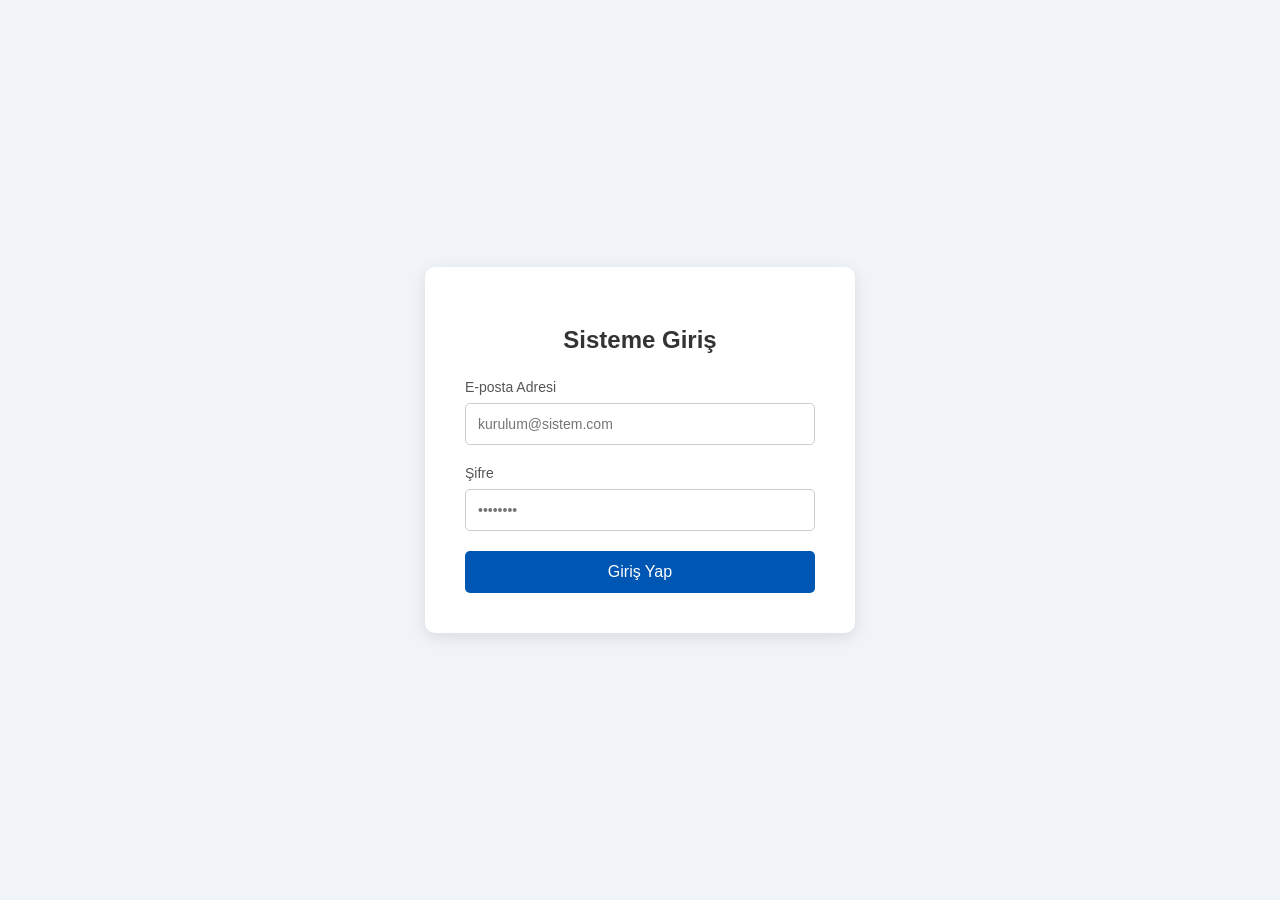
==== index.html @ 28cb63bf "Proje Başlangıcı" ====
<!DOCTYPE html>
<html lang="tr">
<head>
    <meta charset="UTF-8">
    <meta name="viewport" content="width=device-width, initial-scale=1.0">
    <title>BI Platform - Giriş Yap</title>
    <style>
        body {
            font-family: Arial, sans-serif;
            background-color: #f0f4f8;
            display: flex;
            justify-content: center;
            align-items: center;
            height: 100vh;
            margin: 0;
        }
        .login-box {
            background-color: #ffffff;
            padding: 40px;
            border-radius: 10px;
            box-shadow: 0 4px 15px rgba(0, 0, 0, 0.1);
            width: 100%;
            max-width: 350px;
            text-align: center;
        }
        .login-box h2 {
            margin-bottom: 25px;
            color: #333333;
        }
        .input-group {
            margin-bottom: 20px;
            text-align: left;
        }
        .input-group label {
            display: block;
            margin-bottom: 8px;
            color: #555555;
            font-size: 14px;
        }
        .input-group input {
            width: 100%;
            padding: 12px;
            border: 1px solid #cccccc;
            border-radius: 5px;
            box-sizing: border-box;
            font-size: 14px;
        }
        .login-btn {
            width: 100%;
            padding: 12px;
            background-color: #0056b3;
            color: white;
            border: none;
            border-radius: 5px;
            font-size: 16px;
            cursor: pointer;
            transition: background-color 0.3s;
        }
        .login-btn:hover {
            background-color: #004494;
        }
    </style>
</head>
<body>

    <div class="login-box">
        <h2>Sisteme Giriş</h2>
        <div class="input-group">
            <label for="email">E-posta Adresi</label>
            <input type="email" id="email" placeholder="kurulum@sistem.com" required>
        </div>
        <div class="input-group">
            <label for="password">Şifre</label>
            <input type="password" id="password" placeholder="••••••••" required>
        </div>
        <button class="login-btn" onclick="alert('Harika görünüyor! Motoru bağlayınca burası çalışacak.')">Giriş Yap</button>
    </div>

</body>
</html>
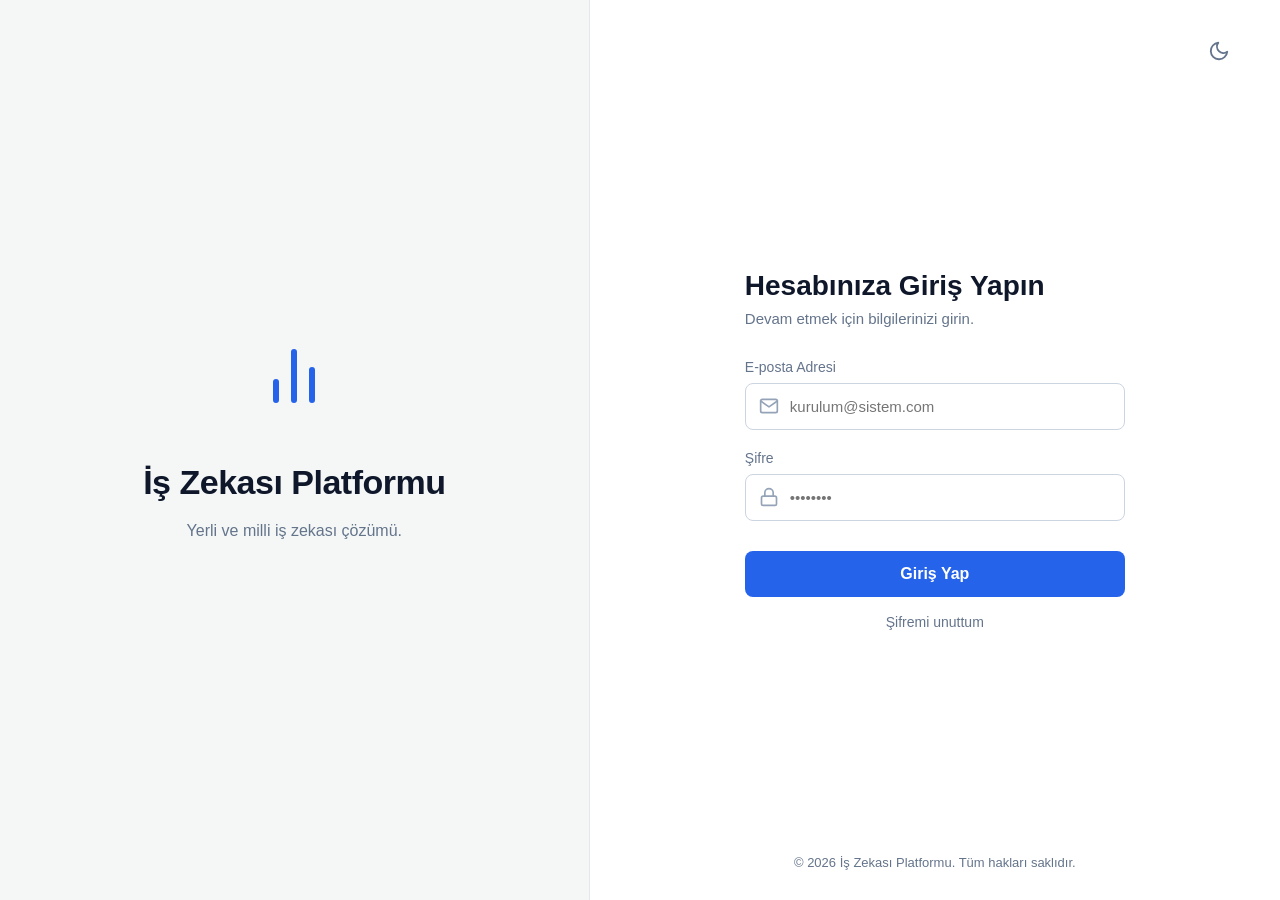
==== commit 98cc8991: "python giriş motoru oluşturuldu" ====
--- a/index.html
+++ b/index.html
@@ -3,78 +3,113 @@
 <head>
     <meta charset="UTF-8">
     <meta name="viewport" content="width=device-width, initial-scale=1.0">
-    <title>BI Platform - Giriş Yap</title>
-    <style>
-        body {
-            font-family: Arial, sans-serif;
-            background-color: #f0f4f8;
-            display: flex;
-            justify-content: center;
-            align-items: center;
-            height: 100vh;
-            margin: 0;
-        }
-        .login-box {
-            background-color: #ffffff;
-            padding: 40px;
-            border-radius: 10px;
-            box-shadow: 0 4px 15px rgba(0, 0, 0, 0.1);
-            width: 100%;
-            max-width: 350px;
-            text-align: center;
-        }
-        .login-box h2 {
-            margin-bottom: 25px;
-            color: #333333;
-        }
-        .input-group {
-            margin-bottom: 20px;
-            text-align: left;
-        }
-        .input-group label {
-            display: block;
-            margin-bottom: 8px;
-            color: #555555;
-            font-size: 14px;
-        }
-        .input-group input {
-            width: 100%;
-            padding: 12px;
-            border: 1px solid #cccccc;
-            border-radius: 5px;
-            box-sizing: border-box;
-            font-size: 14px;
-        }
-        .login-btn {
-            width: 100%;
-            padding: 12px;
-            background-color: #0056b3;
-            color: white;
-            border: none;
-            border-radius: 5px;
-            font-size: 16px;
-            cursor: pointer;
-            transition: background-color 0.3s;
-        }
-        .login-btn:hover {
-            background-color: #004494;
-        }
-    </style>
+    <title>İş Zekası Platformu</title>
+    
+    <link rel="icon" href="data:image/svg+xml,<svg xmlns='http://www.w3.org/2000/svg' viewBox='0 0 24 24' fill='%232563eb'><path d='M3 3h2v18H3V3zm6 8h2v10H9V11zm6-5h2v15h-2V6zm6 4h2v11h-2v-11z'/></svg>">
+    <link id="theme-style" rel="stylesheet" href="static/css/light.css">
 </head>
 <body>
 
-    <div class="login-box">
-        <h2>Sisteme Giriş</h2>
-        <div class="input-group">
-            <label for="email">E-posta Adresi</label>
-            <input type="email" id="email" placeholder="kurulum@sistem.com" required>
+    <div class="split-layout">
+        
+        <!-- Sol Taraf: Tam Ekran Kesintisiz Marka Alanı -->
+        <div class="brand-panel">
+            <div class="brand-content">
+                <svg class="brand-logo" viewBox="0 0 24 24" fill="none" stroke="currentColor" stroke-width="2" stroke-linecap="round" stroke-linejoin="round">
+                    <path d="M18 20V10M12 20V4M6 20v-6"/>
+                </svg>
+                <h1>İş Zekası Platformu</h1>
+                <p>Yerli ve milli iş zekası çözümü.</p>
+            </div>
         </div>
-        <div class="input-group">
-            <label for="password">Şifre</label>
-            <input type="password" id="password" placeholder="••••••••" required>
+
+        <!-- Sağ Taraf: Form ve Yüzen Kontroller -->
+        <div class="form-panel">
+            
+            <!-- Sağ Üstte Yüzen Tema Butonu -->
+            <div class="top-controls">
+                <button class="theme-toggle" onclick="toggleTheme()" title="Temayı Değiştir">
+                    <svg viewBox="0 0 24 24" fill="none" stroke="currentColor" stroke-width="2" stroke-linecap="round" stroke-linejoin="round"><path d="M21 12.79A9 9 0 1 1 11.21 3 7 7 0 0 0 21 12.79z"></path></svg>
+                </button>
+            </div>
+
+            <!-- Merkezdeki Giriş Formu -->
+            <div class="form-wrapper">
+                <h2>Hesabınıza Giriş Yapın</h2>
+                <p class="subtitle">Devam etmek için bilgilerinizi girin.</p>
+
+                <div class="input-group">
+                    <label for="email">E-posta Adresi</label>
+                    <div class="input-wrapper">
+                        <svg class="input-icon" viewBox="0 0 24 24" fill="none" stroke="currentColor" stroke-width="2" stroke-linecap="round" stroke-linejoin="round"><path d="M4 4h16c1.1 0 2 .9 2 2v12c0 1.1-.9 2-2 2H4c-1.1 0-2-.9-2-2V6c0-1.1.9-2 2-2z"></path><polyline points="22,6 12,13 2,6"></polyline></svg>
+                        <input type="email" id="email" placeholder="kurulum@sistem.com" required>
+                    </div>
+                </div>
+                
+                <div class="input-group">
+                    <label for="password">Şifre</label>
+                    <div class="input-wrapper">
+                        <svg class="input-icon" viewBox="0 0 24 24" fill="none" stroke="currentColor" stroke-width="2" stroke-linecap="round" stroke-linejoin="round"><rect x="3" y="11" width="18" height="11" rx="2" ry="2"></rect><path d="M7 11V7a5 5 0 0 1 10 0v4"></path></svg>
+                        <input type="password" id="password" placeholder="••••••••" required>
+                    </div>
+                </div>
+                
+                <button class="login-btn" onclick="alert('Motor bağlantısı bekleniyor...')">Giriş Yap</button>
+
+                <div class="forgot-password">
+                    <a href="sayfalar/sifremi_unuttum.html" class="forgot-password-link">Şifremi unuttum</a>
+                </div>
+            </div>
+
+            <!-- Sağ Altta Yüzen Alt Bilgi (Footer) -->
+            <div class="panel-footer">
+                &copy; 2026 İş Zekası Platformu. Tüm hakları saklıdır.
+            </div>
+
         </div>
-        <button class="login-btn" onclick="alert('Harika görünüyor! Motoru bağlayınca burası çalışacak.')">Giriş Yap</button>
     </div>
+
+    <script>
+        const themeStyle = document.getElementById('theme-style');
+        
+        // Akıllı Tema Seçimi
+        const savedTheme = localStorage.getItem('user-theme');
+        const systemPrefersDark = window.matchMedia('(prefers-color-scheme: dark)').matches;
+        
+        let currentTheme = 'light';
+        if (savedTheme === 'dark' || (!savedTheme && systemPrefersDark)) {
+            currentTheme = 'dark';
+        }
+
+        function applyTheme(theme) {
+            themeStyle.setAttribute('href', `static/css/${theme}.css`);
+        }
+        
+        applyTheme(currentTheme);
+
+        function toggleTheme() {
+            const isDark = themeStyle.getAttribute('href').includes('dark.css');
+            const newTheme = isDark ? 'light' : 'dark';
+            
+            applyTheme(newTheme);
+            localStorage.setItem('user-theme', newTheme);
+        }
+
+        async function sayfaYukle(sayfaAdi) {
+            try {
+                // Arka plandan FastAPI'ye istek atıp sayfanın kodunu alıyoruz
+                const response = await fetch('/bilesen/' + sayfaAdi);
+                const html = await response.text();
+                
+                // Adres çubuğunu hiç değiştirmeden ekrandaki her şeyi yeni kodla değiştiriyoruz
+                document.open();
+                document.write(html);
+                document.close();
+            } catch (error) {
+                console.error("Sayfa yüklenirken hata oluştu:", error);
+            }
+        }
+    </script>
 
 </body>
 </html>
--- a/static/css/light.css
+++ b/static/css/light.css
@@ -0,0 +1,227 @@
+/* static/css/light.css */
+:root {
+    --arkaplan-sol: #f4f7f6;
+    --arkaplan-sag: #ffffff;
+    --yazi-renk: #0f172a;
+    --yazi-ikincil: #64748b;
+    --input-arkaplan: #ffffff;
+    --input-kenarlik: #cbd5e1;
+    --buton-arkaplan: #2563eb;
+    --buton-hover: #1d4ed8;
+    --buton-yazi: #ffffff;
+    --link-renk: #64748b;
+    --link-hover: #2563eb;
+}
+
+body {
+    font-family: 'Segoe UI', Tahoma, Geneva, Verdana, sans-serif;
+    margin: 0;
+    padding: 0;
+    background-color: var(--arkaplan-sag);
+    color: var(--yazi-renk);
+    height: 100vh;
+    overflow: hidden; /* Sayfa kaydırmasını engeller, tam ekran yapar */
+}
+
+.split-layout {
+    display: flex;
+    width: 100vw;
+    height: 100vh;
+}
+
+/* Sol Taraf: Tam Ekran Marka Alanı */
+.brand-panel {
+    flex: 1;
+    background-color: var(--arkaplan-sol);
+    display: flex;
+    flex-direction: column;
+    justify-content: center;
+    align-items: center;
+    padding: 40px;
+    text-align: center;
+    border-right: 1px solid #e2e8f0;
+}
+
+.brand-content {
+    max-width: 400px;
+}
+
+.brand-logo {
+    width: 72px;
+    height: 72px;
+    color: var(--buton-arkaplan);
+    margin-bottom: 24px;
+}
+
+.brand-panel h1 {
+    font-size: 34px;
+    margin-bottom: 16px;
+    font-weight: 700;
+    color: var(--yazi-renk);
+    letter-spacing: -0.5px;
+}
+
+.brand-panel p {
+    font-size: 16px;
+    color: var(--yazi-ikincil);
+    line-height: 1.6;
+}
+
+/* Sağ Taraf: Form ve Kontroller */
+.form-panel {
+    flex: 1.2;
+    background-color: var(--arkaplan-sag);
+    position: relative;
+    display: flex;
+    flex-direction: column;
+    justify-content: center;
+    align-items: center;
+    padding: 40px;
+}
+
+/* Yüzen Tema Butonu */
+.top-controls {
+    position: absolute;
+    top: 30px;
+    right: 40px;
+}
+
+.theme-toggle {
+    background: none;
+    border: none;
+    color: var(--yazi-ikincil);
+    cursor: pointer;
+    padding: 10px;
+    border-radius: 50%;
+    display: flex;
+    align-items: center;
+    justify-content: center;
+    transition: all 0.2s;
+}
+
+.theme-toggle:hover {
+    background-color: #f1f5f9;
+    color: var(--yazi-renk);
+}
+
+.theme-toggle svg {
+    width: 22px;
+    height: 22px;
+}
+
+/* Merkezdeki Giriş Formu */
+.form-wrapper {
+    width: 100%;
+    max-width: 380px;
+}
+
+.form-wrapper h2 {
+    font-size: 28px;
+    margin: 0 0 8px 0;
+    font-weight: 600;
+}
+
+.subtitle {
+    color: var(--yazi-ikincil);
+    margin-top: 0;
+    margin-bottom: 32px;
+    font-size: 15px;
+}
+
+.input-group {
+    margin-bottom: 20px;
+}
+
+.input-group label {
+    display: block;
+    margin-bottom: 8px;
+    font-size: 14px;
+    font-weight: 500;
+    color: var(--yazi-ikincil);
+}
+
+.input-wrapper {
+    position: relative;
+    display: flex;
+    align-items: center;
+}
+
+.input-icon {
+    position: absolute;
+    left: 14px;
+    width: 20px;
+    height: 20px;
+    color: #94a3b8;
+}
+
+.input-wrapper input {
+    width: 100%;
+    padding: 14px 14px 14px 44px;
+    background-color: var(--input-arkaplan);
+    border: 1px solid var(--input-kenarlik);
+    border-radius: 8px;
+    color: var(--yazi-renk);
+    font-size: 15px;
+    outline: none;
+    transition: border-color 0.2s, box-shadow 0.2s;
+}
+
+.input-wrapper input:focus {
+    border-color: var(--buton-arkaplan);
+    box-shadow: 0 0 0 3px rgba(37, 99, 235, 0.1);
+}
+
+.login-btn {
+    width: 100%;
+    display: block;
+    margin: 30px 0 16px 0;
+    padding: 14px;
+    background-color: var(--buton-arkaplan);
+    color: var(--buton-yazi);
+    border: none;
+    border-radius: 8px;
+    font-size: 16px;
+    font-weight: 600;
+    cursor: pointer;
+    transition: background-color 0.2s;
+}
+
+.login-btn:hover {
+    background-color: var(--buton-hover);
+}
+
+.forgot-password {
+    text-align: center;
+}
+
+.forgot-password-link {
+    color: var(--link-renk);
+    text-decoration: none;
+    font-size: 14px;
+    font-weight: 500;
+    transition: color 0.2s;
+}
+
+.forgot-password-link:hover {
+    color: var(--link-hover);
+}
+
+/* Yüzen Alt Bilgi */
+.panel-footer {
+    position: absolute;
+    bottom: 30px;
+    text-align: center;
+    font-size: 13px;
+    color: var(--yazi-ikincil);
+    width: 100%;
+}
+
+/* Mobil Cihazlar İçin Otomatik Düzenleme */
+@media (max-width: 768px) {
+    body { overflow: auto; }
+    .split-layout { flex-direction: column; height: auto; }
+    .brand-panel { padding: 40px 20px; border-right: none; border-bottom: 1px solid #e2e8f0; }
+    .form-panel { padding: 40px 20px 100px 20px; }
+    .top-controls { top: 20px; right: 20px; }
+    .panel-footer { bottom: 20px; }
+}
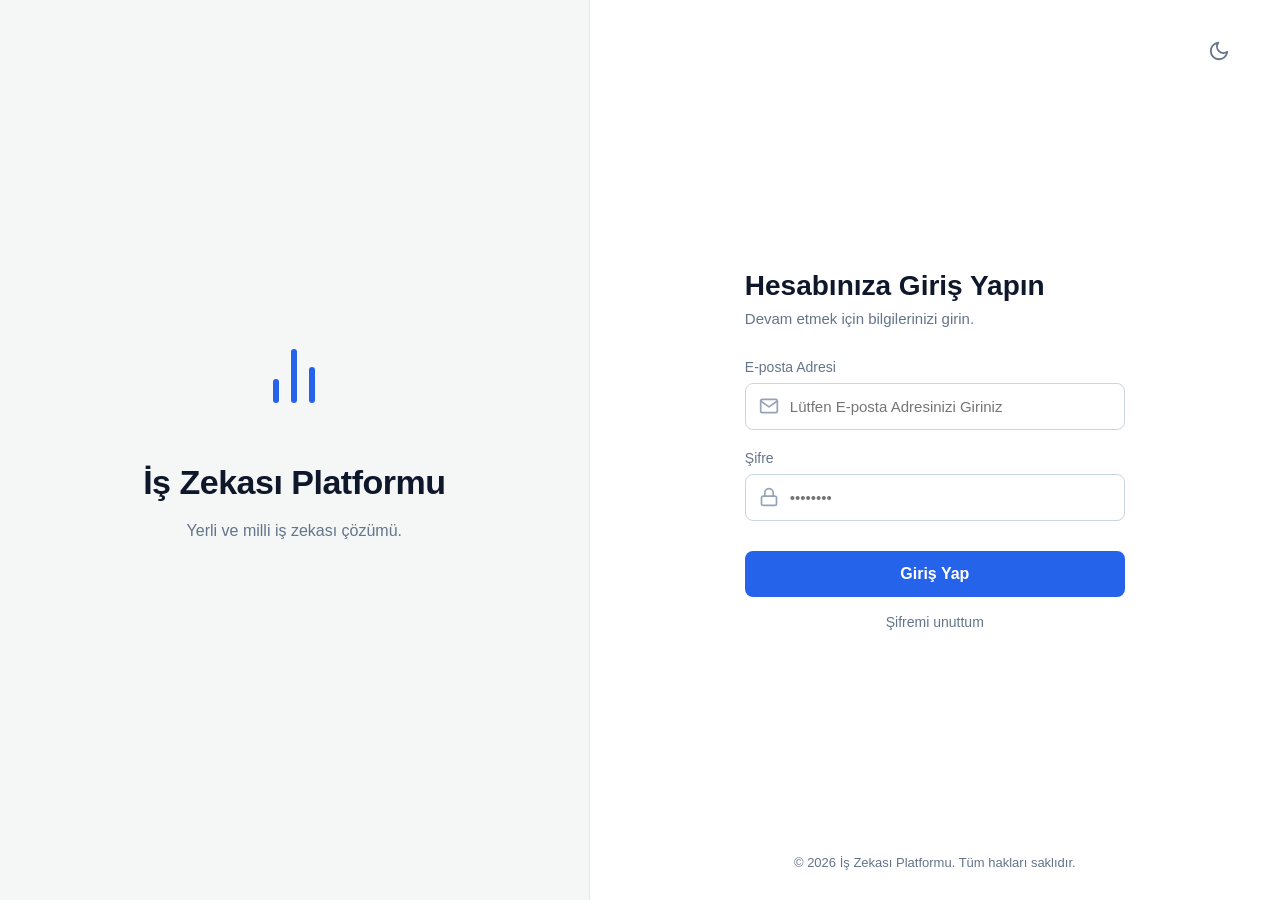
==== commit a06b6396: "Yazım Düzeltmeleri Yapıldı" ====
--- a/index.html
+++ b/index.html
@@ -6,7 +6,18 @@
     <title>İş Zekası Platformu</title>
     
     <link rel="icon" href="data:image/svg+xml,<svg xmlns='http://www.w3.org/2000/svg' viewBox='0 0 24 24' fill='%232563eb'><path d='M3 3h2v18H3V3zm6 8h2v10H9V11zm6-5h2v15h-2V6zm6 4h2v11h-2v-11z'/></svg>">
-    <link id="theme-style" rel="stylesheet" href="static/css/light.css">
+    
+    <link id="theme-style" rel="stylesheet" href="/static/css/light.css">
+    <!-- FOUC Önleme: body render edilmeden doğru tema yüklenir -->
+    <script>
+        (function () {
+            var t = localStorage.getItem('user-theme') ||
+                    (window.matchMedia('(prefers-color-scheme: dark)').matches ? 'dark' : 'light');
+            if (t === 'dark') {
+                document.getElementById('theme-style').setAttribute('href', '/static/css/dark.css');
+            }
+        })();
+    </script>
 </head>
 <body>
 
@@ -42,7 +53,7 @@
                     <label for="email">E-posta Adresi</label>
                     <div class="input-wrapper">
                         <svg class="input-icon" viewBox="0 0 24 24" fill="none" stroke="currentColor" stroke-width="2" stroke-linecap="round" stroke-linejoin="round"><path d="M4 4h16c1.1 0 2 .9 2 2v12c0 1.1-.9 2-2 2H4c-1.1 0-2-.9-2-2V6c0-1.1.9-2 2-2z"></path><polyline points="22,6 12,13 2,6"></polyline></svg>
-                        <input type="email" id="email" placeholder="kurulum@sistem.com" required>
+                        <input type="email" id="email" placeholder="Lütfen E-posta Adresinizi Giriniz" required>
                     </div>
                 </div>
                 
@@ -57,7 +68,7 @@
                 <button class="login-btn" onclick="alert('Motor bağlantısı bekleniyor...')">Giriş Yap</button>
 
                 <div class="forgot-password">
-                    <a href="sayfalar/sifremi_unuttum.html" class="forgot-password-link">Şifremi unuttum</a>
+                    <a href="#" onclick="sayfaYukle(event, 'sifremi_unuttum')" class="forgot-password-link">Şifremi unuttum</a>
                 </div>
             </div>
 
@@ -70,43 +81,43 @@
     </div>
 
     <script>
-        const themeStyle = document.getElementById('theme-style');
-        
-        // Akıllı Tema Seçimi
-        const savedTheme = localStorage.getItem('user-theme');
-        const systemPrefersDark = window.matchMedia('(prefers-color-scheme: dark)').matches;
-        
-        let currentTheme = 'light';
-        if (savedTheme === 'dark' || (!savedTheme && systemPrefersDark)) {
-            currentTheme = 'dark';
+        // Tema localStorage'dan okunur — DOM'a asla bağımlı değiliz
+        function initTheme() {
+            if (!localStorage.getItem('user-theme')) {
+                var t = window.matchMedia('(prefers-color-scheme: dark)').matches ? 'dark' : 'light';
+                localStorage.setItem('user-theme', t);
+            }
+            // Tema zaten head'deki FOUC scripti tarafından uygulandı;
+            // burada sadece localStorage'ın dolu olduğunu garantiliyoruz.
         }
 
         function applyTheme(theme) {
-            themeStyle.setAttribute('href', `static/css/${theme}.css`);
+            document.getElementById('theme-style').setAttribute('href', '/static/css/' + theme + '.css');
         }
-        
-        applyTheme(currentTheme);
 
         function toggleTheme() {
-            const isDark = themeStyle.getAttribute('href').includes('dark.css');
-            const newTheme = isDark ? 'light' : 'dark';
-            
+            var newTheme = localStorage.getItem('user-theme') === 'dark' ? 'light' : 'dark';
+            localStorage.setItem('user-theme', newTheme);
             applyTheme(newTheme);
-            localStorage.setItem('user-theme', newTheme);
         }
 
-        async function sayfaYukle(sayfaAdi) {
+        initTheme();
+
+        // URL DEĞİŞTİRMEDEN SAYFA YÜKLEME MOTORU
+        async function sayfaYukle(event, sayfaAdi) {
+            event.preventDefault();
             try {
-                // Arka plandan FastAPI'ye istek atıp sayfanın kodunu alıyoruz
                 const response = await fetch('/bilesen/' + sayfaAdi);
+                if (!response.ok) {
+                    throw new Error("Bileşen bulunamadı.");
+                }
                 const html = await response.text();
-                
-                // Adres çubuğunu hiç değiştirmeden ekrandaki her şeyi yeni kodla değiştiriyoruz
                 document.open();
                 document.write(html);
                 document.close();
             } catch (error) {
                 console.error("Sayfa yüklenirken hata oluştu:", error);
+                alert("Sayfa yüklenemedi. Lütfen tekrar deneyin.");
             }
         }
     </script>
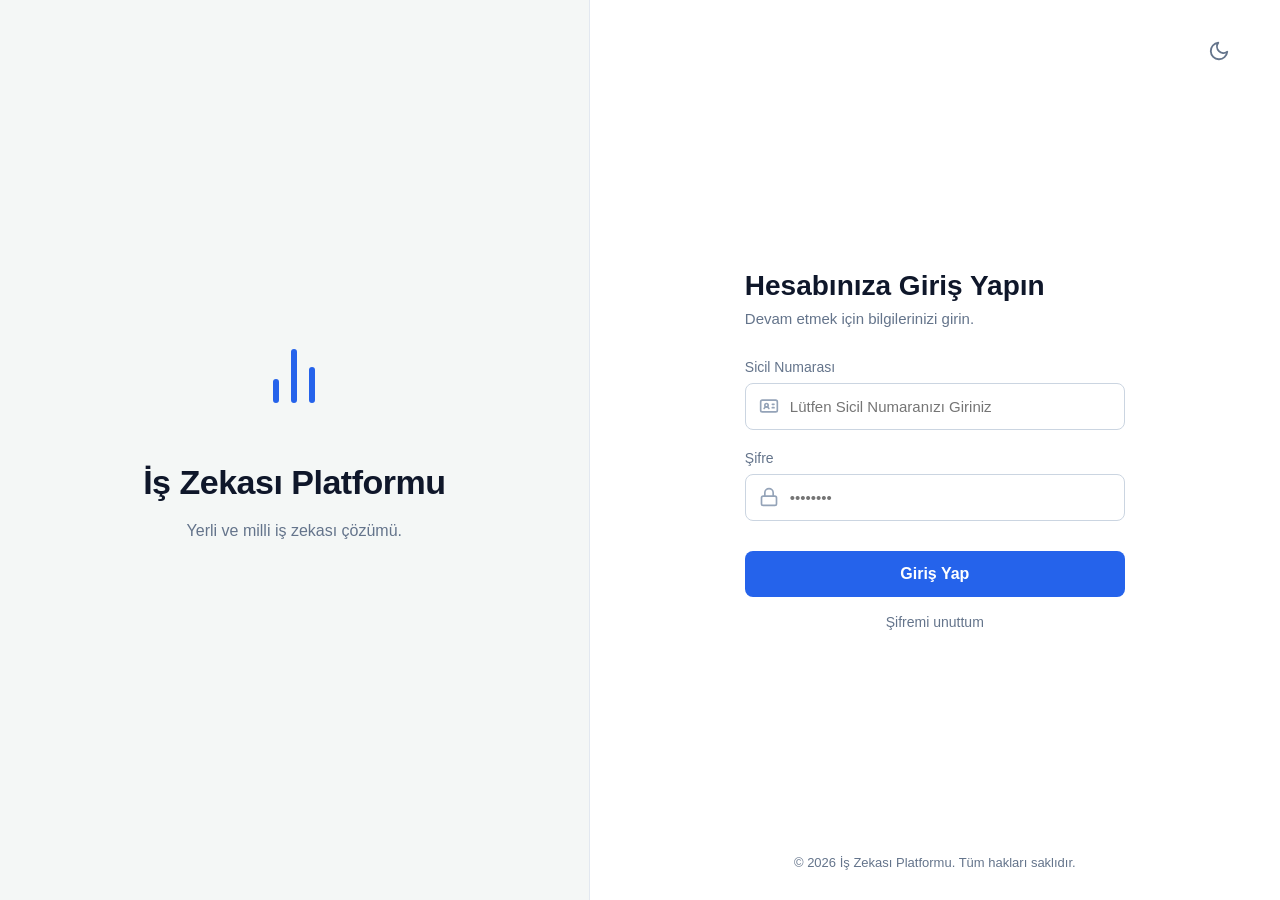
==== commit 76d4bff2: "Auto-fill Bug'ı düzeltildi" ====
--- a/index.html
+++ b/index.html
@@ -8,7 +8,6 @@
     <link rel="icon" href="data:image/svg+xml,<svg xmlns='http://www.w3.org/2000/svg' viewBox='0 0 24 24' fill='%232563eb'><path d='M3 3h2v18H3V3zm6 8h2v10H9V11zm6-5h2v15h-2V6zm6 4h2v11h-2v-11z'/></svg>">
     
     <link id="theme-style" rel="stylesheet" href="/static/css/light.css">
-    <!-- FOUC Önleme: body render edilmeden doğru tema yüklenir -->
     <script>
         (function () {
             var t = localStorage.getItem('user-theme') ||
@@ -18,12 +17,58 @@
             }
         })();
     </script>
+
+    <style>
+        /* --- ÖZEL BİLDİRİM (TOAST) TASARIMI --- */
+        #customToast {
+            position: fixed;
+            top: 20px;
+            left: 50%;
+            transform: translateX(-50%) translateY(-100px);
+            padding: 12px 24px;
+            border-radius: 8px;
+            font-size: 0.9rem;
+            font-weight: 500;
+            color: white;
+            box-shadow: 0 10px 15px -3px rgba(0, 0, 0, 0.1), 0 4px 6px -2px rgba(0, 0, 0, 0.05);
+            z-index: 9999;
+            transition: transform 0.4s cubic-bezier(0.175, 0.885, 0.32, 1.275);
+            display: flex;
+            align-items: center;
+            gap: 10px;
+        }
+        
+        #customToast.show { transform: translateX(-50%) translateY(0); }
+        .toast-error { background-color: #ef4444; border: 1px solid #dc2626; }
+        .toast-success { background-color: #10b981; border: 1px solid #059669; }
+        .toast-icon { width: 20px; height: 20px; }
+        .login-btn:disabled { opacity: 0.7; cursor: not-allowed; }
+
+        /* --- AUTOFILL SARI ARKA PLAN DÜZELTMESİ --- */
+        input:-webkit-autofill,
+        input:-webkit-autofill:hover, 
+        input:-webkit-autofill:focus, 
+        input:-webkit-autofill:active {
+            -webkit-box-shadow: 0 0 0 30px #0f172a inset !important;
+            -webkit-text-fill-color: white !important;
+            transition: background-color 5000s ease-in-out 0s;
+        }
+
+        :root[data-theme="light"] input:-webkit-autofill {
+            -webkit-box-shadow: 0 0 0 30px white inset !important;
+            -webkit-text-fill-color: #1e293b !important;
+        }
+    </style>
 </head>
 <body>
 
+    <div id="customToast">
+        <svg id="toastIcon" class="toast-icon" viewBox="0 0 24 24" fill="none" stroke="currentColor" stroke-width="2" stroke-linecap="round" stroke-linejoin="round"></svg>
+        <span id="toastMessage">Bildirim mesajı buraya gelecek</span>
+    </div>
+
     <div class="split-layout">
         
-        <!-- Sol Taraf: Tam Ekran Kesintisiz Marka Alanı -->
         <div class="brand-panel">
             <div class="brand-content">
                 <svg class="brand-logo" viewBox="0 0 24 24" fill="none" stroke="currentColor" stroke-width="2" stroke-linecap="round" stroke-linejoin="round">
@@ -34,26 +79,29 @@
             </div>
         </div>
 
-        <!-- Sağ Taraf: Form ve Yüzen Kontroller -->
         <div class="form-panel">
             
-            <!-- Sağ Üstte Yüzen Tema Butonu -->
             <div class="top-controls">
                 <button class="theme-toggle" onclick="toggleTheme()" title="Temayı Değiştir">
                     <svg viewBox="0 0 24 24" fill="none" stroke="currentColor" stroke-width="2" stroke-linecap="round" stroke-linejoin="round"><path d="M21 12.79A9 9 0 1 1 11.21 3 7 7 0 0 0 21 12.79z"></path></svg>
                 </button>
             </div>
 
-            <!-- Merkezdeki Giriş Formu -->
             <div class="form-wrapper">
                 <h2>Hesabınıza Giriş Yapın</h2>
                 <p class="subtitle">Devam etmek için bilgilerinizi girin.</p>
 
                 <div class="input-group">
-                    <label for="email">E-posta Adresi</label>
+                    <label for="kullanici_adi">Sicil Numarası</label>
                     <div class="input-wrapper">
-                        <svg class="input-icon" viewBox="0 0 24 24" fill="none" stroke="currentColor" stroke-width="2" stroke-linecap="round" stroke-linejoin="round"><path d="M4 4h16c1.1 0 2 .9 2 2v12c0 1.1-.9 2-2 2H4c-1.1 0-2-.9-2-2V6c0-1.1.9-2 2-2z"></path><polyline points="22,6 12,13 2,6"></polyline></svg>
-                        <input type="email" id="email" placeholder="Lütfen E-posta Adresinizi Giriniz" required>
+                        <svg class="input-icon" viewBox="0 0 24 24" fill="none" stroke="currentColor" stroke-width="2" stroke-linecap="round" stroke-linejoin="round">
+                            <rect x="2" y="5" width="20" height="14" rx="2"></rect>
+                            <circle cx="9" cy="11" r="2"></circle>
+                            <path d="M6.17 15a3 3 0 0 1 5.66 0"></path>
+                            <path d="M16 10h2"></path>
+                            <path d="M16 14h2"></path>
+                        </svg>
+                        <input type="text" id="kullanici_adi" autocomplete="off" placeholder="Lütfen Sicil Numaranızı Giriniz" required>
                     </div>
                 </div>
                 
@@ -61,18 +109,17 @@
                     <label for="password">Şifre</label>
                     <div class="input-wrapper">
                         <svg class="input-icon" viewBox="0 0 24 24" fill="none" stroke="currentColor" stroke-width="2" stroke-linecap="round" stroke-linejoin="round"><rect x="3" y="11" width="18" height="11" rx="2" ry="2"></rect><path d="M7 11V7a5 5 0 0 1 10 0v4"></path></svg>
-                        <input type="password" id="password" placeholder="••••••••" required>
+                        <input type="password" id="password" autocomplete="new-password" placeholder="••••••••" required>
                     </div>
                 </div>
                 
-                <button class="login-btn" onclick="alert('Motor bağlantısı bekleniyor...')">Giriş Yap</button>
+                <button class="login-btn" id="loginBtn" onclick="girisYap()">Giriş Yap</button>
 
                 <div class="forgot-password">
-                    <a href="#" onclick="sayfaYukle(event, 'sifremi_unuttum')" class="forgot-password-link">Şifremi unuttum</a>
+                    <a href="/bilesen/sifremi_unuttum" class="forgot-password-link">Şifremi unuttum</a>
                 </div>
             </div>
 
-            <!-- Sağ Altta Yüzen Alt Bilgi (Footer) -->
             <div class="panel-footer">
                 &copy; 2026 İş Zekası Platformu. Tüm hakları saklıdır.
             </div>
@@ -81,18 +128,18 @@
     </div>
 
     <script>
-        // Tema localStorage'dan okunur — DOM'a asla bağımlı değiliz
         function initTheme() {
-            if (!localStorage.getItem('user-theme')) {
-                var t = window.matchMedia('(prefers-color-scheme: dark)').matches ? 'dark' : 'light';
+            var t = localStorage.getItem('user-theme');
+            if (!t) {
+                t = window.matchMedia('(prefers-color-scheme: dark)').matches ? 'dark' : 'light';
                 localStorage.setItem('user-theme', t);
             }
-            // Tema zaten head'deki FOUC scripti tarafından uygulandı;
-            // burada sadece localStorage'ın dolu olduğunu garantiliyoruz.
+            document.documentElement.setAttribute('data-theme', t);
         }
 
         function applyTheme(theme) {
             document.getElementById('theme-style').setAttribute('href', '/static/css/' + theme + '.css');
+            document.documentElement.setAttribute('data-theme', theme);
         }
 
         function toggleTheme() {
@@ -100,27 +147,73 @@
             localStorage.setItem('user-theme', newTheme);
             applyTheme(newTheme);
         }
-
         initTheme();
 
-        // URL DEĞİŞTİRMEDEN SAYFA YÜKLEME MOTORU
-        async function sayfaYukle(event, sayfaAdi) {
-            event.preventDefault();
+        let toastTimeout;
+        function showNotification(message, type = 'error') {
+            const toast = document.getElementById('customToast');
+            const toastMsg = document.getElementById('toastMessage');
+            const toastIcon = document.getElementById('toastIcon');
+
+            if (type === 'error') {
+                toast.className = 'toast-error';
+                toastIcon.innerHTML = '<circle cx="12" cy="12" r="10"></circle><line x1="12" y1="8" x2="12" y2="12"></line><line x1="12" y1="16" x2="12.01" y2="16"></line>';
+            } else {
+                toast.className = 'toast-success';
+                toastIcon.innerHTML = '<path d="M22 11.08V12a10 10 0 1 1-5.93-9.14"></path><polyline points="22 4 12 14.01 9 11.01"></polyline>';
+            }
+
+            toastMsg.innerText = message;
+            toast.classList.add('show');
+
+            clearTimeout(toastTimeout);
+            toastTimeout = setTimeout(() => {
+                toast.classList.remove('show');
+            }, 4000);
+        }
+
+        async function girisYap() {
+            const sicil = document.getElementById('kullanici_adi').value.trim();
+            const pass = document.getElementById('password').value;
+
+            if (!sicil || !pass) {
+                showNotification("Lütfen sicil numaranızı ve şifrenizi girin.", "error");
+                return;
+            }
+
+            const btn = document.getElementById('loginBtn');
+            const originalText = btn.innerText;
+            btn.innerText = "Giriş yapılıyor...";
+            btn.disabled = true;
+
+            const formData = new FormData();
+            formData.append("kullanici_adi", sicil);
+            formData.append("sifre", pass);
+
             try {
-                const response = await fetch('/bilesen/' + sayfaAdi);
-                if (!response.ok) {
-                    throw new Error("Bileşen bulunamadı.");
+                const response = await fetch('/giris-yap', {
+                    method: 'POST',
+                    body: formData
+                });
+
+                if (response.ok) {
+                    const data = await response.json();
+                    showNotification(data.mesaj, "success");
+                    setTimeout(() => {
+                        window.location.href = "/platform"; 
+                    }, 1000);
+                } else {
+                    showNotification("Sicil numarası veya şifre hatalı.", "error");
+                    btn.innerText = originalText;
+                    btn.disabled = false;
                 }
-                const html = await response.text();
-                document.open();
-                document.write(html);
-                document.close();
             } catch (error) {
-                console.error("Sayfa yüklenirken hata oluştu:", error);
-                alert("Sayfa yüklenemedi. Lütfen tekrar deneyin.");
+                console.error("Hata:", error);
+                showNotification("Sunucuya bağlanılamadı.", "error");
+                btn.innerText = originalText;
+                btn.disabled = false;
             }
         }
     </script>
-
 </body>
 </html>
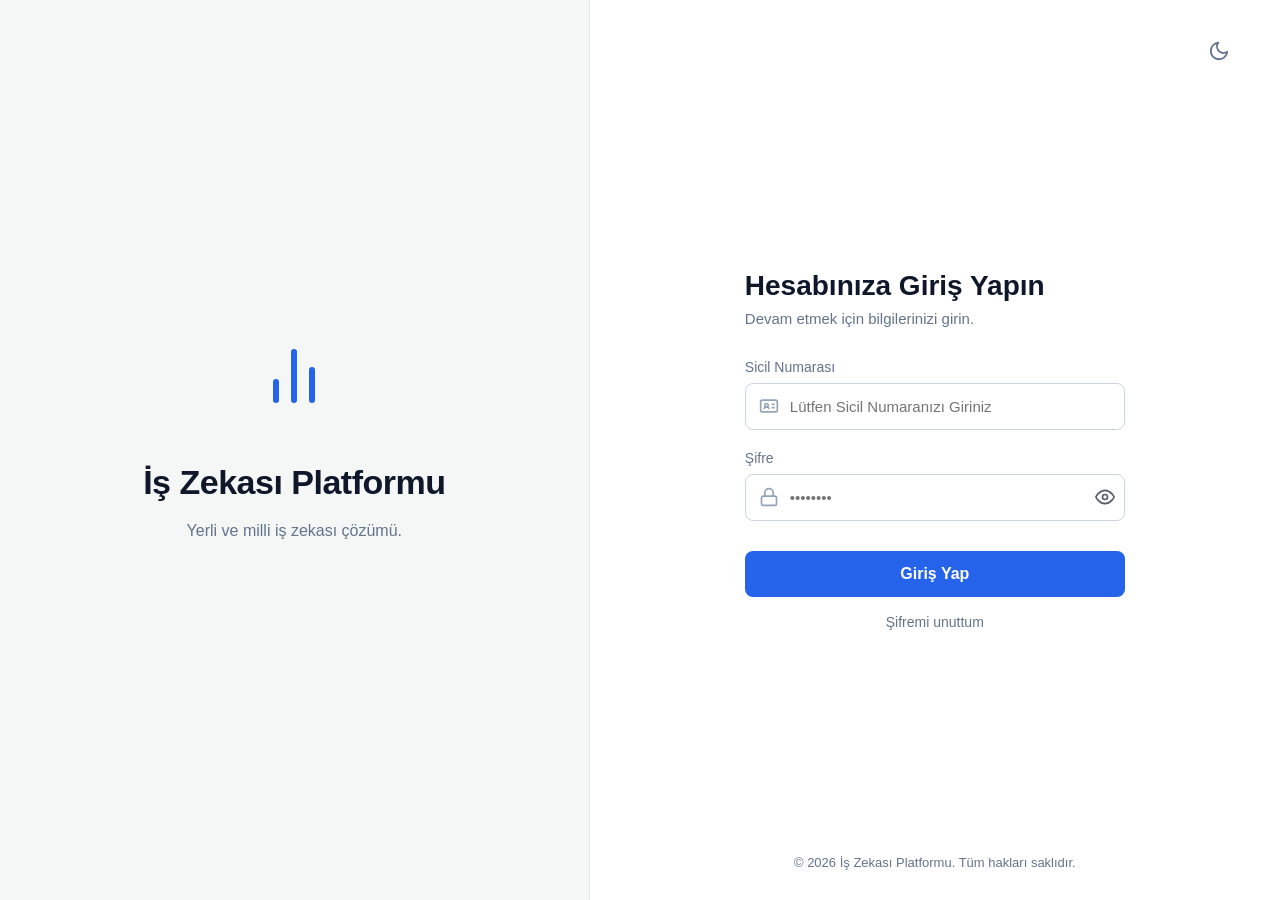
==== commit ed3e917f: "Şifre Gör Butonu eklendi" ====
--- a/index.html
+++ b/index.html
@@ -58,6 +58,22 @@
             -webkit-box-shadow: 0 0 0 30px white inset !important;
             -webkit-text-fill-color: #1e293b !important;
         }
+
+        /* --- ŞİFRE GÖSTER/GİZLE BUTONU TASARIMI --- */
+        .toggle-btn {
+            position: absolute;
+            right: 10px;
+            top: 50%;
+            transform: translateY(-50%);
+            background: none;
+            border: none;
+            cursor: pointer;
+            color: currentColor;
+            opacity: 0.7;
+            padding: 0;
+            display: flex;
+        }
+        .toggle-btn:hover { opacity: 1; }
     </style>
 </head>
 <body>
@@ -107,9 +123,13 @@
                 
                 <div class="input-group">
                     <label for="password">Şifre</label>
-                    <div class="input-wrapper">
+                    <div class="input-wrapper" style="position: relative;">
                         <svg class="input-icon" viewBox="0 0 24 24" fill="none" stroke="currentColor" stroke-width="2" stroke-linecap="round" stroke-linejoin="round"><rect x="3" y="11" width="18" height="11" rx="2" ry="2"></rect><path d="M7 11V7a5 5 0 0 1 10 0v4"></path></svg>
-                        <input type="password" id="password" autocomplete="new-password" placeholder="••••••••" required>
+                        <input type="password" id="password" autocomplete="new-password" placeholder="••••••••" style="padding-right: 40px;" required>
+                        <!-- Şifre Göster/Gizle Butonu Eklendi -->
+                        <button type="button" class="toggle-btn" onclick="sifreGosterGizle('password', 'eye1')">
+                            <svg id="eye1" width="20" height="20" viewBox="0 0 24 24" fill="none" stroke="currentColor" stroke-width="2" stroke-linecap="round" stroke-linejoin="round"><path d="M1 12s4-8 11-8 11 8 11 8-4 8-11 8-11-8-11-8z"></path><circle cx="12" cy="12" r="3"></circle></svg>
+                        </button>
                     </div>
                 </div>
                 
@@ -170,6 +190,20 @@
             toastTimeout = setTimeout(() => {
                 toast.classList.remove('show');
             }, 4000);
+        }
+
+        // --- ŞİFRE GÖSTER/GİZLE FONKSİYONU EKLENDİ ---
+        function sifreGosterGizle(inputId, iconId) {
+            var input = document.getElementById(inputId);
+            var icon = document.getElementById(iconId);
+            
+            if (input.type === "password") {
+                input.type = "text";
+                icon.innerHTML = '<path d="M17.94 17.94A10.07 10.07 0 0 1 12 20c-7 0-11-8-11-8a18.45 18.45 0 0 1 5.06-5.94M9.9 4.24A9.12 9.12 0 0 1 12 4c7 0 11 8 11 8a18.5 18.5 0 0 1-2.16 3.19m-6.72-1.07a3 3 0 1 1-4.24-4.24"></path><line x1="1" y1="1" x2="23" y2="23"></line>';
+            } else {
+                input.type = "password";
+                icon.innerHTML = '<path d="M1 12s4-8 11-8 11 8 11 8-4 8-11 8-11-8-11-8z"></path><circle cx="12" cy="12" r="3"></circle>';
+            }
         }
 
         async function girisYap() {
